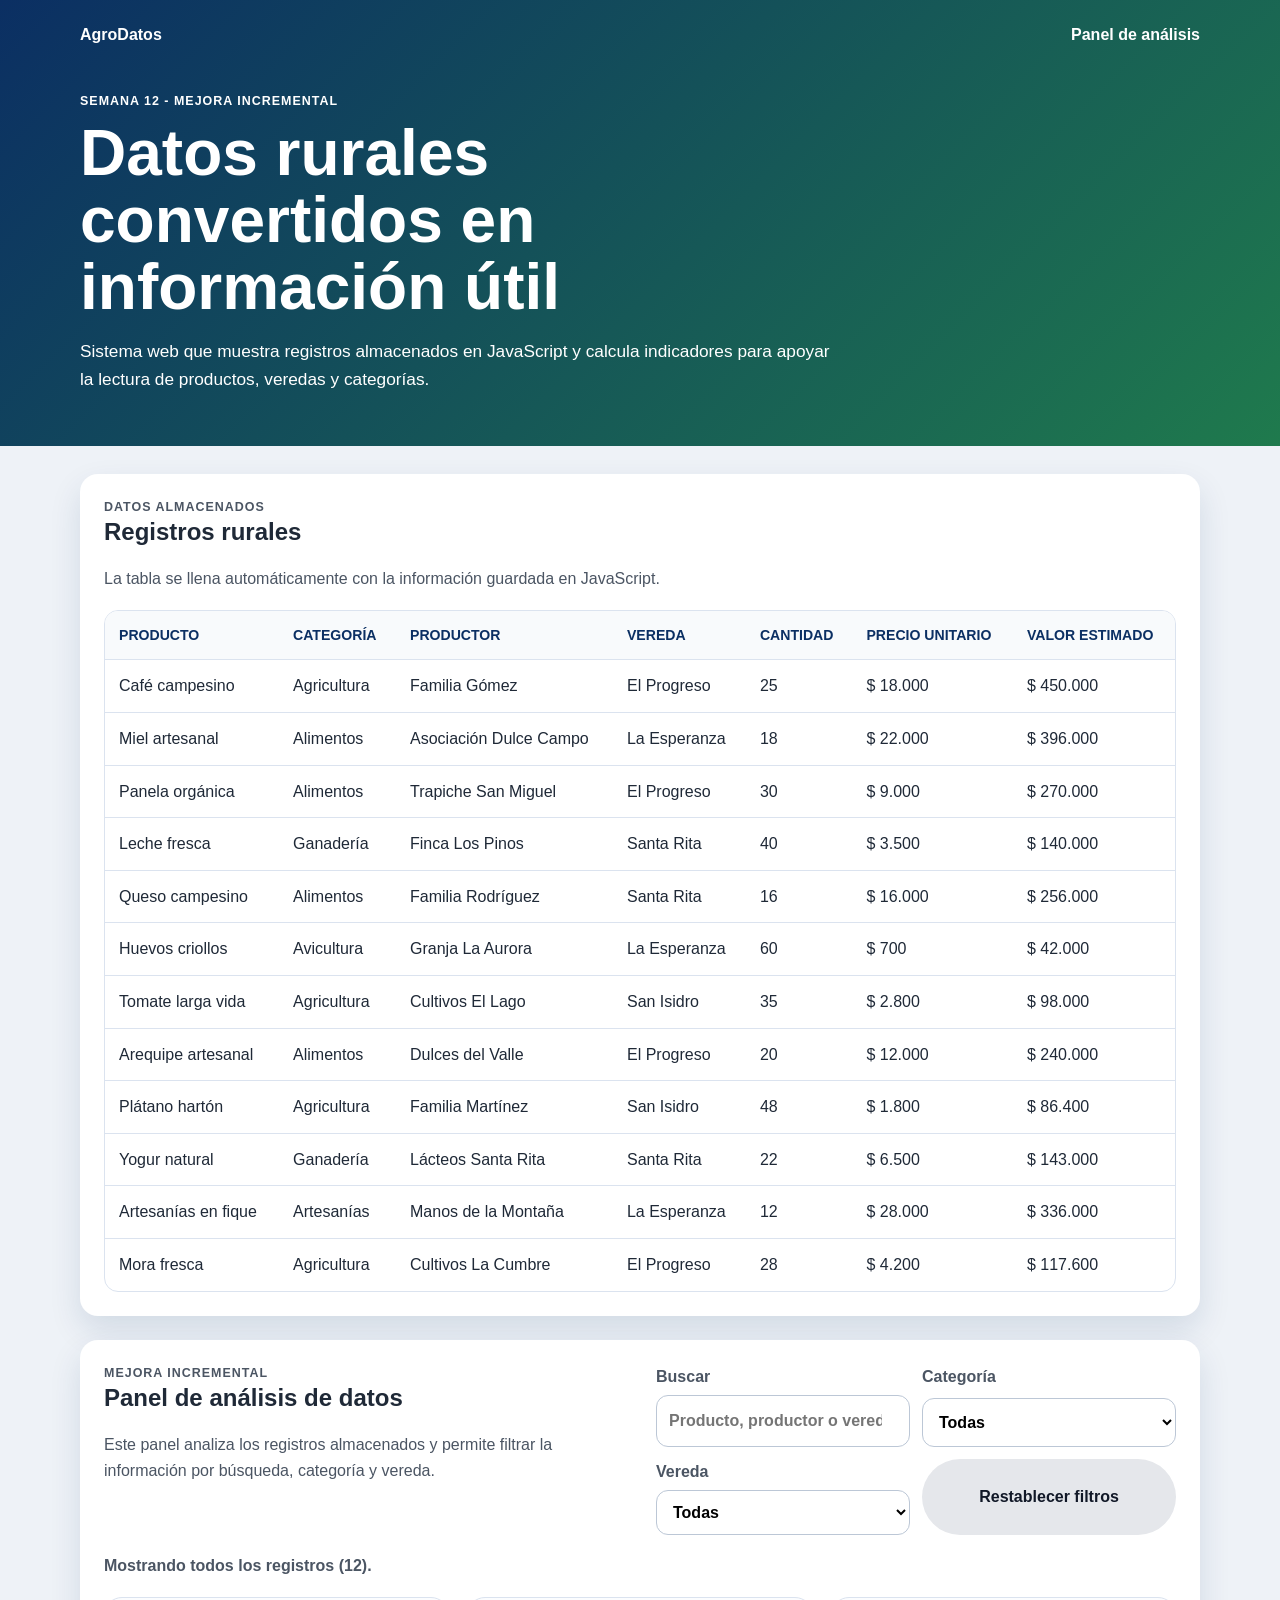
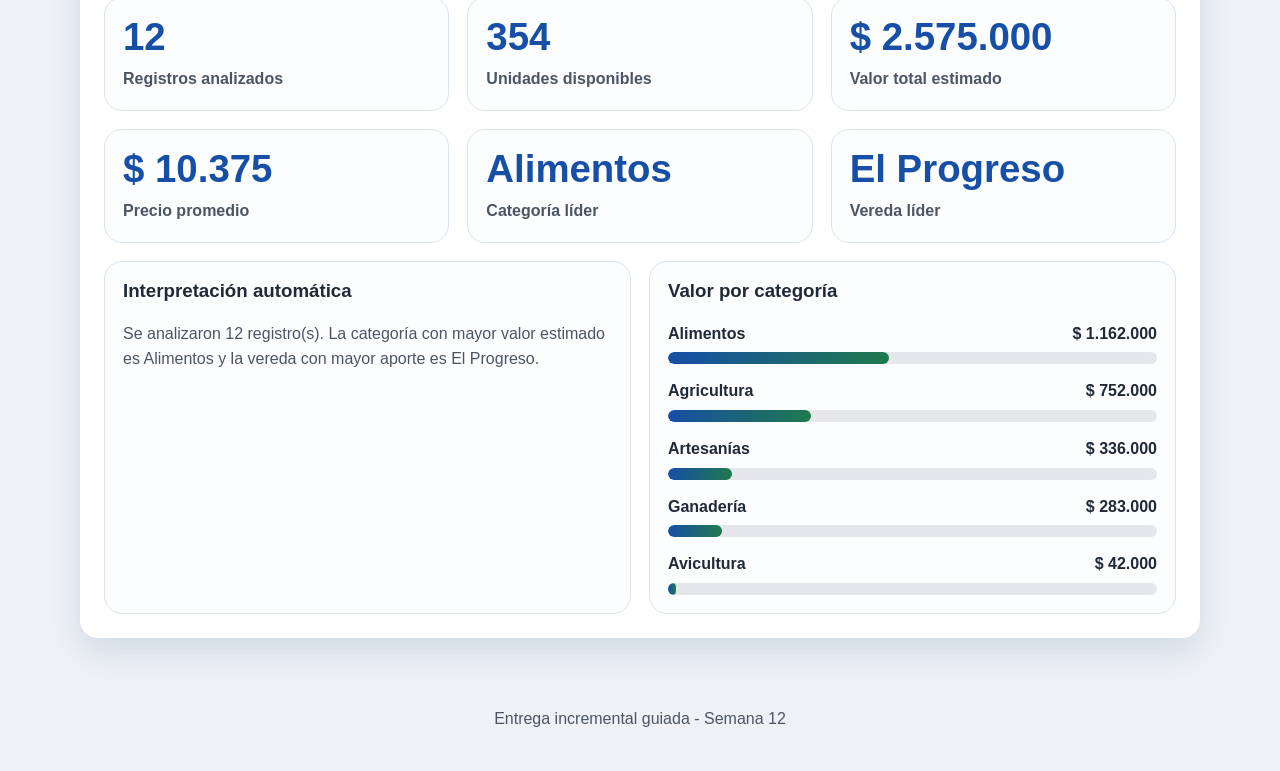
==== ENTREGA_GIT_ESTUDIANTE/index.html @ a8baf3e9 "Semana 12 mejora incremental analisis de datos" ====
<!DOCTYPE html>
<html lang="es">
<head>
  <meta charset="UTF-8" />
  <meta name="viewport" content="width=device-width, initial-scale=1.0" />
  <title>Datos rurales - Panel de análisis</title>
  <link rel="stylesheet" href="styles.css" />
</head>
<body>
  <header class="hero">
    <nav class="nav" aria-label="Navegación principal">
      <strong>AgroDatos</strong>
      <a href="#analisis">Panel de análisis</a>
    </nav>

    <div class="hero__contenido">
      <p class="etiqueta">Semana 12 - Mejora incremental</p>
      <h1>Datos rurales convertidos en información útil</h1>
      <p>
        Sistema web que muestra registros almacenados en JavaScript y calcula
        indicadores para apoyar la lectura de productos, veredas y categorías.
      </p>
    </div>
  </header>

  <main class="contenedor">
    <section class="seccion" aria-labelledby="titulo-datos">
      <div class="seccion__encabezado">
        <div>
          <p class="etiqueta">Datos almacenados</p>
          <h2 id="titulo-datos">Registros rurales</h2>
          <p>
            La tabla se llena automáticamente con la información guardada en
            JavaScript.
          </p>
        </div>
      </div>

      <div class="tabla-contenedor">
        <table>
          <thead>
            <tr>
              <th>Producto</th>
              <th>Categoría</th>
              <th>Productor</th>
              <th>Vereda</th>
              <th>Cantidad</th>
              <th>Precio unitario</th>
              <th>Valor estimado</th>
            </tr>
          </thead>
          <tbody id="tablaDatos"></tbody>
        </table>
      </div>
    </section>

    <section class="seccion" id="analisis" aria-labelledby="titulo-analisis">
      <div class="seccion__encabezado">
        <div>
          <p class="etiqueta">Mejora incremental</p>
          <h2 id="titulo-analisis">Panel de análisis de datos</h2>
          <p>
            Este panel analiza los registros almacenados y permite filtrar la
            información por búsqueda, categoría y vereda.
          </p>
        </div>

        <div class="controles" aria-label="Controles de análisis">
          <label>
            Buscar
            <input id="busqueda" type="search" placeholder="Producto, productor o vereda" />
          </label>

          <label>
            Categoría
            <select id="filtroCategoria">
              <option value="todas">Todas</option>
            </select>
          </label>

          <label>
            Vereda
            <select id="filtroVereda">
              <option value="todas">Todas</option>
            </select>
          </label>

          <button class="boton boton--secundario" id="btnRestablecer" type="button">
            Restablecer filtros
          </button>
        </div>
      </div>

      <p class="estado-filtros" id="estadoFiltros" aria-live="polite">
        Mostrando todos los registros.
      </p>

      <div class="kpis" aria-label="Indicadores principales">
        <article class="kpi">
          <span id="kpiRegistros">0</span>
          <p>Registros analizados</p>
        </article>

        <article class="kpi">
          <span id="kpiUnidades">0</span>
          <p>Unidades disponibles</p>
        </article>

        <article class="kpi">
          <span id="kpiValor">$0</span>
          <p>Valor total estimado</p>
        </article>

        <article class="kpi">
          <span id="kpiPromedio">$0</span>
          <p>Precio promedio</p>
        </article>

        <article class="kpi">
          <span id="kpiCategoria">Sin datos</span>
          <p>Categoría líder</p>
        </article>

        <article class="kpi">
          <span id="kpiVereda">Sin datos</span>
          <p>Vereda líder</p>
        </article>
      </div>

      <div class="paneles">
        <article class="panel">
          <h3>Interpretación automática</h3>
          <p id="insightPrincipal" class="insight">
            El análisis aparecerá cuando se conecte JavaScript.
          </p>
        </article>

        <article class="panel">
          <h3>Valor por categoría</h3>
          <div id="listaCategorias" class="lista-analisis"></div>
        </article>
      </div>
    </section>
  </main>

  <footer class="pie">
    <p>Entrega incremental guiada - Semana 12</p>
  </footer>

  <script src="script.js"></script>
</body>
</html>
---- ENTREGA_GIT_ESTUDIANTE/styles.css ----
* {
  box-sizing: border-box;
}

:root {
  --azul: #174ea6;
  --azul-oscuro: #0b2f63;
  --verde: #1f7a4d;
  --texto: #1f2937;
  --texto-suave: #4b5563;
  --fondo: #eef2f7;
  --borde: #dbe3ef;
  --blanco: #ffffff;
  --sombra: 0 14px 32px rgba(11, 47, 99, 0.12);
}

body {
  margin: 0;
  color: var(--texto);
  background: var(--fondo);
  font-family: Arial, Helvetica, sans-serif;
  line-height: 1.6;
}

.hero {
  color: var(--blanco);
  background: linear-gradient(135deg, var(--azul-oscuro), var(--verde));
  padding: 22px 20px 52px;
}

.nav,
.hero__contenido,
.contenedor {
  width: min(1120px, calc(100% - 32px));
  margin: 0 auto;
}

.nav {
  display: flex;
  align-items: center;
  justify-content: space-between;
  gap: 16px;
  margin-bottom: 44px;
}

.nav a {
  color: var(--blanco);
  font-weight: 700;
  text-decoration: none;
}

.etiqueta {
  margin: 0 0 8px;
  color: inherit;
  font-size: 0.78rem;
  font-weight: 900;
  letter-spacing: 0.08em;
  text-transform: uppercase;
}

h1,
h2,
h3,
p {
  overflow-wrap: anywhere;
}

h1 {
  max-width: 760px;
  margin: 0 0 14px;
  font-size: clamp(2.1rem, 5vw, 4.2rem);
  line-height: 1.05;
}

h2,
h3 {
  margin-top: 0;
  line-height: 1.2;
}

.hero__contenido p:last-child {
  max-width: 760px;
  margin-bottom: 0;
  font-size: 1.08rem;
}

.contenedor {
  margin-top: 28px;
  margin-bottom: 28px;
}

.seccion {
  margin-bottom: 24px;
  padding: 24px;
  border-radius: 18px;
  background: var(--blanco);
  box-shadow: var(--sombra);
}

.seccion__encabezado {
  display: flex;
  align-items: flex-start;
  justify-content: space-between;
  gap: 24px;
  margin-bottom: 18px;
}

.seccion__encabezado p {
  margin-bottom: 0;
  color: var(--texto-suave);
}

.tabla-contenedor {
  overflow-x: auto;
  border: 1px solid var(--borde);
  border-radius: 14px;
}

table {
  width: 100%;
  border-collapse: collapse;
  min-width: 820px;
}

th,
td {
  padding: 13px 14px;
  border-bottom: 1px solid var(--borde);
  text-align: left;
  vertical-align: top;
}

th {
  color: var(--azul-oscuro);
  background: #f8fafc;
  font-size: 0.88rem;
  text-transform: uppercase;
}

tr:last-child td {
  border-bottom: 0;
}

.boton {
  min-height: 46px;
  border: 0;
  border-radius: 999px;
  padding: 11px 16px;
  color: white;
  background: var(--azul);
  font: inherit;
  font-weight: 800;
  cursor: pointer;
}

.boton:hover,
.boton:focus {
  outline: 3px solid #bfdbfe;
}

.boton--secundario {
  color: #111827;
  background: #e5e7eb;
}

.controles {
  display: grid;
  grid-template-columns: repeat(2, minmax(210px, 1fr));
  gap: 12px;
  min-width: min(520px, 100%);
}

.controles label {
  display: grid;
  gap: 6px;
  color: var(--texto-suave);
  font-weight: 700;
}

input,
select {
  width: 100%;
  padding: 12px;
  border: 1px solid #bcc7d6;
  border-radius: 12px;
  background: white;
  font: inherit;
}

input:focus,
select:focus {
  border-color: var(--azul);
  outline: 3px solid #d7e6ff;
}

.estado-filtros {
  margin: 0 0 18px;
  color: var(--texto-suave);
  font-weight: 700;
}

.kpis {
  display: grid;
  grid-template-columns: repeat(3, 1fr);
  gap: 18px;
  margin-bottom: 18px;
}

.kpi,
.panel {
  border: 1px solid var(--borde);
  border-radius: 18px;
  padding: 18px;
  background: #fbfdff;
}

.kpi span {
  display: block;
  color: var(--azul);
  font-size: clamp(1.7rem, 3vw, 2.4rem);
  font-weight: 900;
  line-height: 1.1;
}

.kpi p {
  margin: 8px 0 0;
  color: var(--texto-suave);
  font-weight: 700;
}

.paneles {
  display: grid;
  grid-template-columns: 1fr 1fr;
  gap: 18px;
  margin-top: 18px;
}

.insight {
  margin-bottom: 0;
  color: var(--texto-suave);
}

.lista-analisis {
  display: grid;
  gap: 14px;
}

.item-analisis {
  display: grid;
  gap: 6px;
}

.item-analisis__fila {
  display: flex;
  justify-content: space-between;
  gap: 12px;
  font-weight: 800;
}

.barra {
  height: 12px;
  overflow: hidden;
  border-radius: 999px;
  background: #e5e7eb;
}

.barra__relleno {
  display: block;
  width: 0%;
  height: 100%;
  border-radius: 999px;
  background: linear-gradient(90deg, var(--azul), var(--verde));
}

.pie {
  padding: 24px;
  color: var(--texto-suave);
  text-align: center;
}

@media (max-width: 860px) {
  .seccion__encabezado {
    display: block;
  }

  .kpis,
  .paneles,
  .controles {
    grid-template-columns: 1fr;
  }

  .controles {
    margin-top: 18px;
  }
}

@media (max-width: 560px) {
  .hero {
    padding-bottom: 36px;
  }

  .nav {
    display: block;
  }

  .nav a {
    display: inline-block;
    margin-top: 10px;
  }

  .seccion {
    padding: 18px;
    border-radius: 14px;
  }

  .boton {
    width: 100%;
  }
}
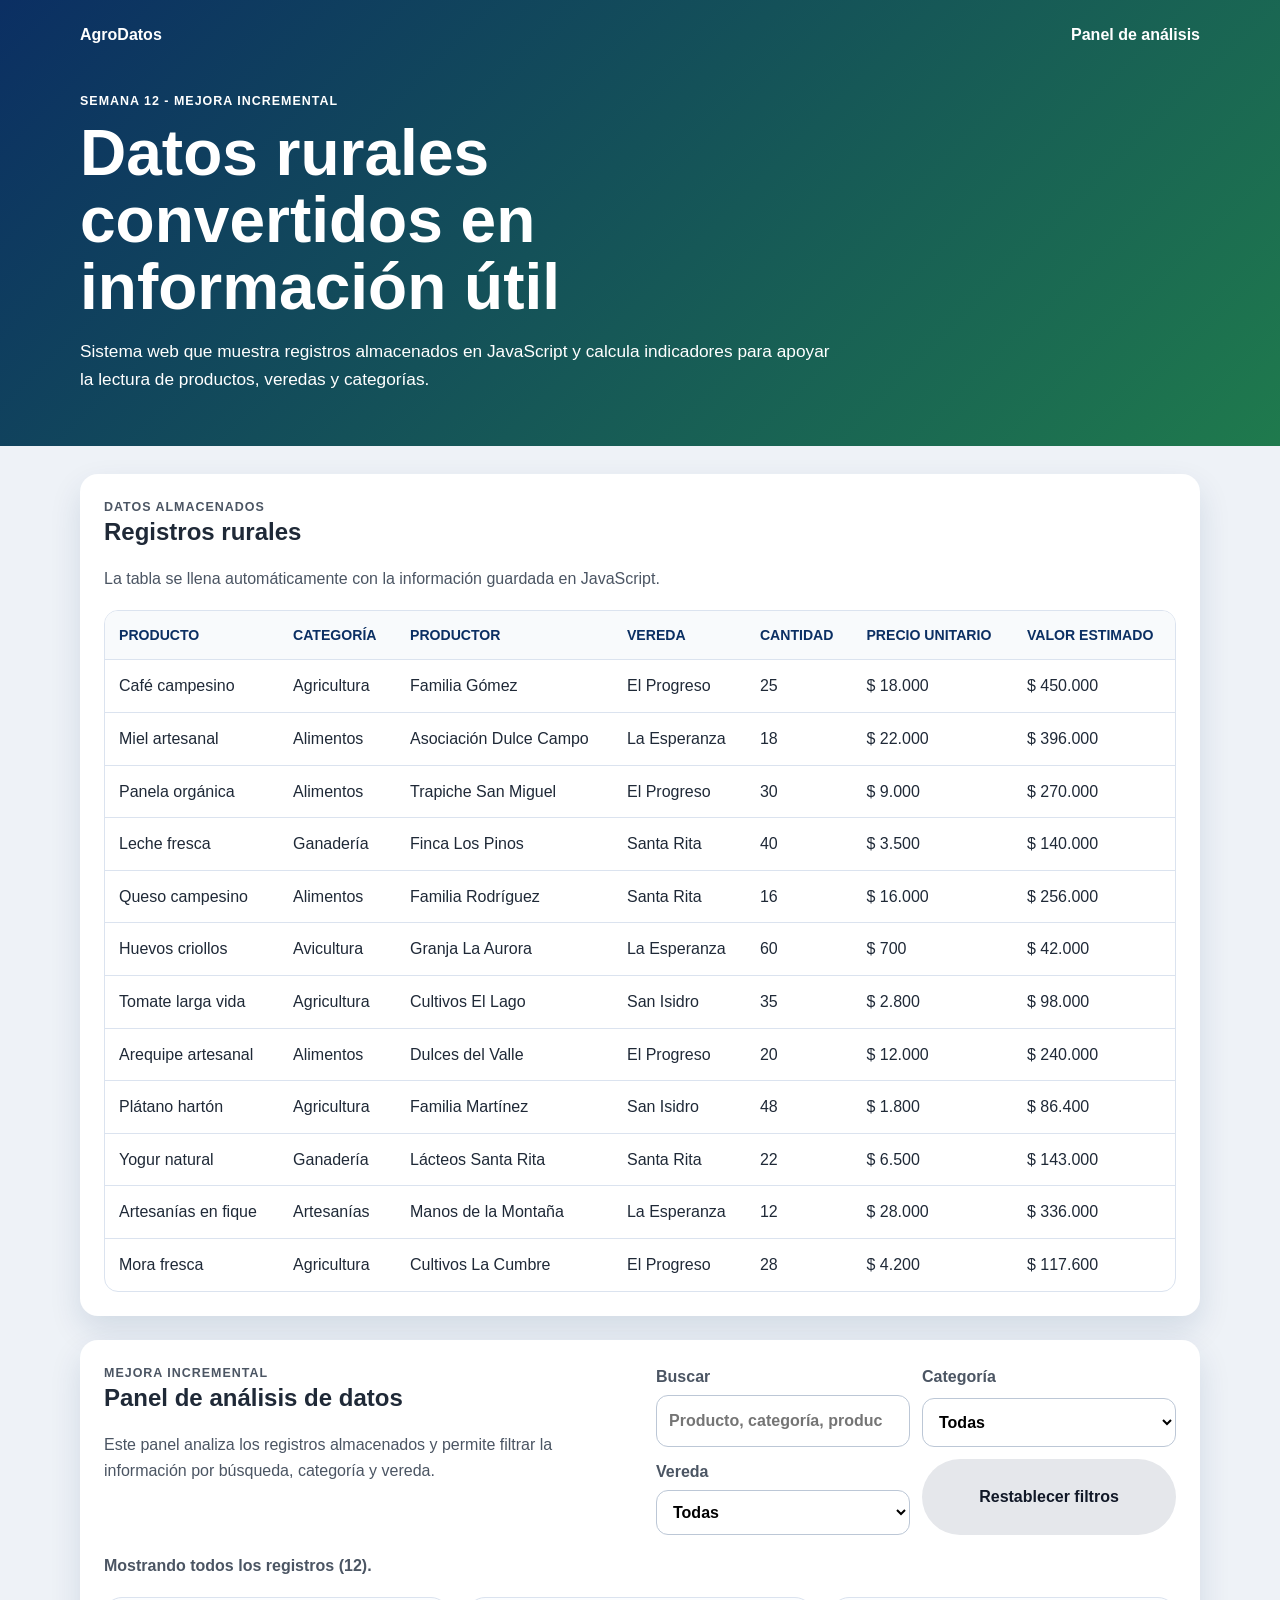
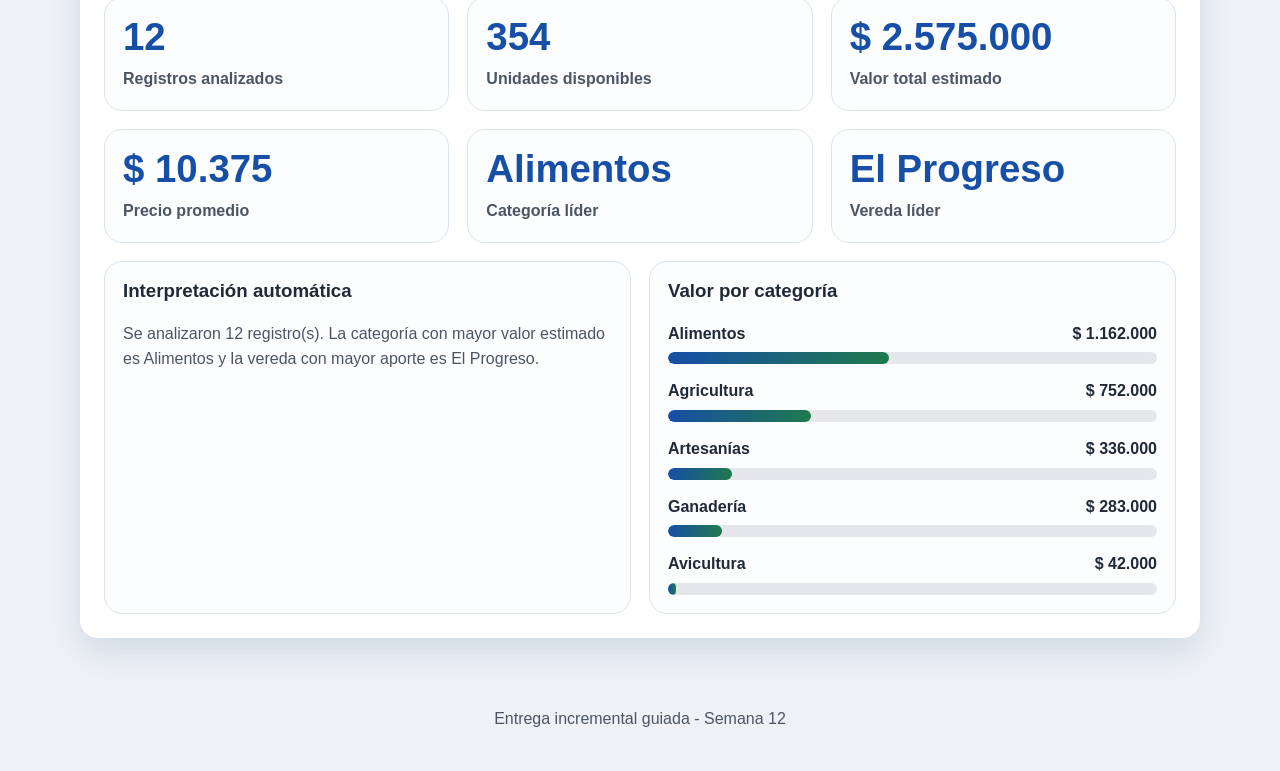
==== commit 4f2037e1: "Entrega QA Semana 12" ====
--- a/ENTREGA_GIT_ESTUDIANTE/index.html
+++ b/ENTREGA_GIT_ESTUDIANTE/index.html
@@ -5,6 +5,7 @@
   <meta name="viewport" content="width=device-width, initial-scale=1.0" />
   <title>Datos rurales - Panel de análisis</title>
   <link rel="stylesheet" href="styles.css" />
+  <link rel="icon" href="data:image/svg+xml,%3Csvg xmlns='http://www.w3.org/2000/svg' viewBox='0 0 64 64'%3E%3Crect width='64' height='64' rx='12' fill='%231f7a4d'/%3E%3Ctext x='32' y='42' text-anchor='middle' font-size='32' font-family='Arial' font-weight='700' fill='white'%3EA%3C/text%3E%3C/svg%3E" />
 </head>
 <body>
   <header class="hero">
@@ -38,15 +39,18 @@
 
       <div class="tabla-contenedor">
         <table>
+          <caption>
+            Registros rurales disponibles para análisis y filtrado.
+          </caption>
           <thead>
             <tr>
-              <th>Producto</th>
-              <th>Categoría</th>
-              <th>Productor</th>
-              <th>Vereda</th>
-              <th>Cantidad</th>
-              <th>Precio unitario</th>
-              <th>Valor estimado</th>
+              <th scope="col">Producto</th>
+              <th scope="col">Categoría</th>
+              <th scope="col">Productor</th>
+              <th scope="col">Vereda</th>
+              <th scope="col">Cantidad</th>
+              <th scope="col">Precio unitario</th>
+              <th scope="col">Valor estimado</th>
             </tr>
           </thead>
           <tbody id="tablaDatos"></tbody>
@@ -68,7 +72,7 @@
         <div class="controles" aria-label="Controles de análisis">
           <label>
             Buscar
-            <input id="busqueda" type="search" placeholder="Producto, productor o vereda" />
+            <input id="busqueda" type="search" placeholder="Producto, categoría, productor o vereda" />
           </label>
 
           <label>
@@ -147,6 +151,6 @@
     <p>Entrega incremental guiada - Semana 12</p>
   </footer>
 
-  <script src="script.js"></script>
+  <script src="script.js" defer></script>
 </body>
-</html>
+</html>
--- a/ENTREGA_GIT_ESTUDIANTE/styles.css
+++ b/ENTREGA_GIT_ESTUDIANTE/styles.css
@@ -22,6 +22,10 @@
   line-height: 1.6;
 }
 
+html {
+  scroll-behavior: smooth;
+}
+
 .hero {
   color: var(--blanco);
   background: linear-gradient(135deg, var(--azul-oscuro), var(--verde));
@@ -47,6 +51,12 @@
   color: var(--blanco);
   font-weight: 700;
   text-decoration: none;
+}
+
+.nav a:focus-visible {
+  border-radius: 8px;
+  outline: 3px solid #bfdbfe;
+  outline-offset: 4px;
 }
 
 .etiqueta {
@@ -120,6 +130,15 @@
   width: 100%;
   border-collapse: collapse;
   min-width: 820px;
+}
+
+caption {
+  position: absolute;
+  width: 1px;
+  height: 1px;
+  overflow: hidden;
+  clip: rect(0, 0, 0, 0);
+  white-space: nowrap;
 }
 
 th,
@@ -220,6 +239,7 @@
   font-size: clamp(1.7rem, 3vw, 2.4rem);
   font-weight: 900;
   line-height: 1.1;
+  overflow-wrap: anywhere;
 }
 
 .kpi p {
@@ -255,6 +275,7 @@
   justify-content: space-between;
   gap: 12px;
   font-weight: 800;
+  flex-wrap: wrap;
 }
 
 .barra {
